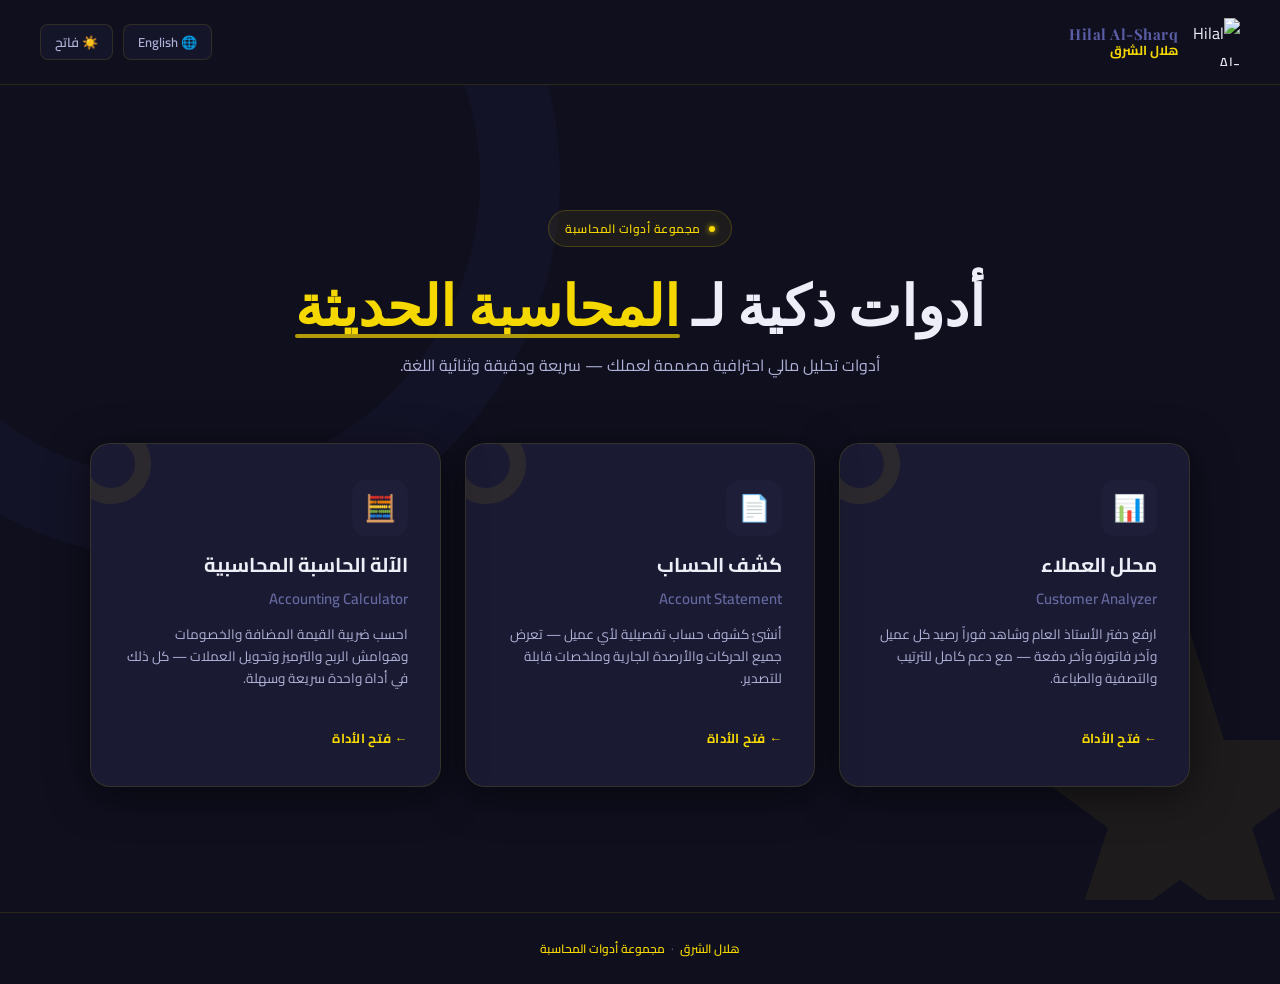
==== index.html @ 99642907 "Update index.html add a calculator button" ====
<!DOCTYPE html>
<html lang="en" dir="ltr">
<head>
<meta charset="UTF-8"/>
<meta name="viewport" content="width=device-width, initial-scale=1.0"/>
<title>Hilal Al-Sharq — Accounting Tools</title>
<link rel="preconnect" href="https://fonts.googleapis.com"/>
<link rel="preconnect" href="https://fonts.gstatic.com" crossorigin/>
<link href="https://fonts.googleapis.com/css2?family=Cairo:wght@400;600;700;900&family=Playfair+Display:wght@700;900&display=swap" rel="stylesheet"/>
<style>
  :root {
    --purple: #5B5EA6;
    --purple-dark: #3f4282;
    --purple-deep: #2a2c5c;
    --yellow: #F5D800;
    --yellow-bright: #FFE600;
    --yellow-dark: #c9b000;
    --bg: #ffffff;
    --bg2: #f7f7fb;
    --bg3: #eeeef8;
    --text: #1a1b3a;
    --text2: #4a4c7a;
    --text3: #8a8cb0;
    --card-bg: #ffffff;
    --card-border: rgba(91,94,166,0.15);
    --shadow: 0 8px 40px rgba(91,94,166,0.18);
    --shadow-hover: 0 20px 60px rgba(91,94,166,0.28);
  }
  [data-theme="dark"] {
    --bg: #0f0f1e;
    --bg2: #15152a;
    --bg3: #1e1e38;
    --text: #eeeef8;
    --text2: #b0b2d8;
    --text3: #6668a0;
    --card-bg: #1a1a32;
    --card-border: rgba(245,216,0,0.12);
    --shadow: 0 8px 40px rgba(0,0,0,0.5);
    --shadow-hover: 0 20px 60px rgba(245,216,0,0.15);
  }

  * { box-sizing: border-box; margin: 0; padding: 0; }

  body {
    font-family: 'Cairo', sans-serif;
    background: var(--bg);
    color: var(--text);
    min-height: 100vh;
    transition: background 0.4s, color 0.4s;
    overflow-x: hidden;
  }

  /* Background geometric decoration */
  .bg-deco {
    position: fixed;
    inset: 0;
    pointer-events: none;
    overflow: hidden;
    z-index: 0;
  }
  .bg-deco::before {
    content: '';
    position: absolute;
    width: 600px; height: 600px;
    border-radius: 50%;
    border: 80px solid var(--purple);
    opacity: 0.04;
    top: -200px; left: -200px;
  }
  .bg-deco::after {
    content: '';
    position: absolute;
    width: 400px; height: 400px;
    background: var(--yellow);
    opacity: 0.04;
    bottom: -100px; right: -100px;
    clip-path: polygon(50% 0%,61% 35%,98% 35%,68% 57%,79% 91%,50% 70%,21% 91%,32% 57%,2% 35%,39% 35%);
  }
  [data-theme="dark"] .bg-deco::before { opacity: 0.07; }
  [data-theme="dark"] .bg-deco::after { opacity: 0.06; }

  /* Header */
  header {
    position: relative;
    z-index: 10;
    display: flex;
    align-items: center;
    justify-content: space-between;
    padding: 18px 40px;
    border-bottom: 1px solid var(--card-border);
    background: var(--bg);
    backdrop-filter: blur(10px);
    position: sticky;
    top: 0;
  }

  .header-left {
    display: flex;
    align-items: center;
    gap: 14px;
  }

  /* SVG logo recreation */
  .logo-mark {
    width: 48px;
    height: 48px;
    flex-shrink: 0;
  }

  .brand-name {
    line-height: 1.2;
  }
  .brand-en {
    font-family: 'Playfair Display', serif;
    font-size: 15px;
    font-weight: 700;
    color: var(--purple);
    letter-spacing: 0.5px;
  }
  .brand-ar {
    font-family: 'Cairo', sans-serif;
    font-size: 13px;
    font-weight: 700;
    color: var(--yellow-dark);
  }
  [data-theme="dark"] .brand-ar { color: var(--yellow); }

  .header-right {
    display: flex;
    align-items: center;
    gap: 10px;
  }

  .btn-toggle {
    height: 36px;
    padding: 0 14px;
    border-radius: 8px;
    border: 1.5px solid var(--card-border);
    background: var(--bg2);
    color: var(--text2);
    font-family: 'Cairo', sans-serif;
    font-size: 13px;
    font-weight: 600;
    cursor: pointer;
    transition: all 0.2s;
    display: flex;
    align-items: center;
    gap: 6px;
  }
  .btn-toggle:hover {
    border-color: var(--purple);
    color: var(--purple);
    background: var(--bg3);
  }

  /* Main content */
  main {
    position: relative;
    z-index: 1;
    display: flex;
    flex-direction: column;
    align-items: center;
    justify-content: center;
    min-height: calc(100vh - 73px);
    padding: 60px 24px;
  }

  /* Hero section */
  .hero {
    text-align: center;
    margin-bottom: 64px;
    animation: fadeUp 0.7s ease both;
  }

  .hero-tag {
    display: inline-flex;
    align-items: center;
    gap: 8px;
    background: var(--bg3);
    border: 1px solid var(--card-border);
    border-radius: 100px;
    padding: 6px 16px;
    font-size: 12px;
    font-weight: 600;
    color: var(--purple);
    margin-bottom: 24px;
    letter-spacing: 0.5px;
    text-transform: uppercase;
  }
  [data-theme="dark"] .hero-tag { color: var(--yellow); border-color: rgba(245,216,0,0.2); background: rgba(245,216,0,0.06); }

  .hero-tag::before {
    content: '';
    width: 6px; height: 6px;
    border-radius: 50%;
    background: var(--yellow);
    box-shadow: 0 0 6px var(--yellow);
    animation: pulse 2s ease infinite;
  }

  .hero h1 {
    font-family: 'Playfair Display', serif;
    font-size: clamp(32px, 5vw, 56px);
    font-weight: 900;
    line-height: 1.15;
    color: var(--text);
    margin-bottom: 10px;
  }
  .hero h1 span {
    color: var(--purple);
    position: relative;
  }
  [data-theme="dark"] .hero h1 span { color: var(--yellow); }

  .hero h1 span::after {
    content: '';
    position: absolute;
    bottom: 2px; left: 0; right: 0;
    height: 4px;
    background: var(--yellow);
    border-radius: 2px;
    opacity: 0.7;
  }

  .hero-subtitle {
    font-size: 16px;
    color: var(--text2);
    margin-top: 16px;
    font-weight: 400;
    max-width: 480px;
    margin-left: auto;
    margin-right: auto;
    line-height: 1.7;
  }

  /* Tool cards */
  .tools-grid {
    display: grid;
    grid-template-columns: repeat(auto-fit, minmax(300px, 1fr));
    gap: 24px;
    width: 100%;
    max-width: 1100px;
  }

  .tool-card {
    background: var(--card-bg);
    border: 1.5px solid var(--card-border);
    border-radius: 20px;
    padding: 36px 32px;
    cursor: pointer;
    text-decoration: none;
    color: inherit;
    display: flex;
    flex-direction: column;
    align-items: flex-start;
    gap: 16px;
    box-shadow: var(--shadow);
    transition: all 0.3s cubic-bezier(0.34, 1.56, 0.64, 1);
    position: relative;
    overflow: hidden;
    animation: fadeUp 0.7s ease both;
  }
  .tool-card:nth-child(2) { animation-delay: 0.12s; }
  .tool-card:nth-child(3) { animation-delay: 0.24s; }

  .tool-card::before {
    content: '';
    position: absolute;
    top: 0; left: 0; right: 0;
    height: 4px;
    background: var(--purple);
    transform: scaleX(0);
    transform-origin: left;
    transition: transform 0.3s ease;
  }
  .tool-card:hover::before { transform: scaleX(1); }
  .tool-card:hover {
    transform: translateY(-6px);
    box-shadow: var(--shadow-hover);
    border-color: var(--purple);
  }
  [data-theme="dark"] .tool-card:hover { border-color: var(--yellow); }
  [data-theme="dark"] .tool-card::before { background: var(--yellow); }

  .tool-icon {
    width: 56px; height: 56px;
    border-radius: 14px;
    background: var(--bg3);
    display: flex;
    align-items: center;
    justify-content: center;
    font-size: 26px;
    flex-shrink: 0;
    transition: transform 0.3s ease, background 0.3s;
  }
  .tool-card:hover .tool-icon {
    background: var(--purple);
    transform: scale(1.1) rotate(-5deg);
  }
  [data-theme="dark"] .tool-card:hover .tool-icon { background: var(--yellow-dark); }

  .tool-body { flex: 1; }

  .tool-name {
    font-size: 20px;
    font-weight: 700;
    color: var(--text);
    margin-bottom: 6px;
    line-height: 1.3;
  }

  .tool-name-ar {
    font-size: 15px;
    font-weight: 600;
    color: var(--text3);
    margin-bottom: 10px;
  }

  .tool-desc {
    font-size: 13.5px;
    color: var(--text2);
    line-height: 1.65;
  }

  .tool-arrow {
    margin-top: 20px;
    display: inline-flex;
    align-items: center;
    gap: 8px;
    font-size: 13px;
    font-weight: 700;
    color: var(--purple);
    letter-spacing: 0.3px;
    transition: gap 0.2s ease;
  }
  [data-theme="dark"] .tool-arrow { color: var(--yellow); }
  .tool-card:hover .tool-arrow { gap: 14px; }

  /* Footer */
  footer {
    position: relative;
    z-index: 1;
    text-align: center;
    padding: 24px;
    font-size: 12px;
    color: var(--text3);
    border-top: 1px solid var(--card-border);
  }
  footer span { color: var(--purple); font-weight: 600; }
  [data-theme="dark"] footer span { color: var(--yellow); }

  /* Decorative crescent shape on card */
  .card-deco {
    position: absolute;
    top: -20px; right: -20px;
    width: 80px; height: 80px;
    border-radius: 50%;
    border: 16px solid var(--purple);
    opacity: 0.06;
    pointer-events: none;
  }
  [data-theme="dark"] .card-deco { border-color: var(--yellow); opacity: 0.08; }

  /* Animations */
  @keyframes fadeUp {
    from { opacity: 0; transform: translateY(24px); }
    to   { opacity: 1; transform: translateY(0); }
  }
  @keyframes pulse {
    0%, 100% { opacity: 1; transform: scale(1); }
    50%       { opacity: 0.5; transform: scale(1.4); }
  }

  /* RTL */
  body.rtl { font-family: 'Cairo', sans-serif; }
  body.rtl .tool-card::before { transform-origin: right; }
  body.rtl .tool-arrow { flex-direction: row-reverse; }
  body.rtl .card-deco { right: auto; left: -20px; }
  body.rtl .hero h1 span::after { }

  @media (max-width: 600px) {
    header { padding: 14px 20px; }
    .tools-grid { grid-template-columns: 1fr; }
    .tool-card { padding: 28px 24px; }
    .hero h1 { font-size: 28px; }
  }
</style>
</head>
<body data-theme="dark">

<div class="bg-deco"></div>

<header>
  <div class="header-left">
    <img id="site-logo" class="logo-mark" src="https://raw.githubusercontent.com/moax342/tools/main/ec-iq.com.png" alt="Hilal Al-Sharq Logo" style="object-fit:contain;"/>
    <div class="brand-name">
      <div class="brand-en">Hilal Al-Sharq</div>
      <div class="brand-ar">هلال الشرق</div>
    </div>
  </div>
  <div class="header-right">
    <button class="btn-toggle" onclick="toggleLang()" id="lang-btn">🌐 العربية</button>
    <button class="btn-toggle" onclick="toggleTheme()" id="theme-btn">🌙 Dark</button>
  </div>
</header>

<main>
  <div class="hero">
    <div class="hero-tag" id="hero-tag">Accounting Tools Suite</div>
    <h1 id="hero-h1">Smart Tools for <span id="hero-span">Modern Accounting</span></h1>
    <p class="hero-subtitle" id="hero-sub">Professional financial analysis tools built for your business — fast, accurate, and bilingual.</p>
  </div>

  <div class="tools-grid">
    <!-- Card 1: Customer Analyzer -->
    <a href="ledger_analyzer.html" class="tool-card">
      <div class="card-deco"></div>
      <div class="tool-icon">📊</div>
      <div class="tool-body">
        <div class="tool-name" id="c1-name">Customer Analyzer</div>
        <div class="tool-name-ar" id="c1-ar">محلل العملاء</div>
        <div class="tool-desc" id="c1-desc">Upload your general ledger and instantly see every customer's balance, last invoice, and last payment — with full sorting, filtering, and print support.</div>
      </div>
      <div class="tool-arrow" id="c1-arrow">Open tool →</div>
    </a>

    <!-- Card 2: Account Statement -->
    <a href="account_statement.html" class="tool-card">
      <div class="card-deco"></div>
      <div class="tool-icon">📄</div>
      <div class="tool-body">
        <div class="tool-name" id="c2-name">Account Statement</div>
        <div class="tool-name-ar" id="c2-ar">كشف الحساب</div>
        <div class="tool-desc" id="c2-desc">Generate detailed account statements for any customer — showing all transactions, running balances, and exportable summaries.</div>
      </div>
      <div class="tool-arrow" id="c2-arrow">Open tool →</div>
    </a>

    <!-- Card 3: Accounting Calculator -->
    <a href="accounting_calculator.html" class="tool-card">
      <div class="card-deco"></div>
      <div class="tool-icon">🧮</div>
      <div class="tool-body">
        <div class="tool-name" id="c3-name">Accounting Calculator</div>
        <div class="tool-name-ar" id="c3-ar">الآلة الحاسبة المحاسبية</div>
        <div class="tool-desc" id="c3-desc">Calculate VAT, discounts, profit margins, markup, and currency conversions — all in one fast and easy tool.</div>
      </div>
      <div class="tool-arrow" id="c3-arrow">Open tool →</div>
    </a>
  </div>
</main>

<footer>
  <span id="footer-brand">Hilal Al-Sharq</span> &nbsp;·&nbsp; <span id="footer-copy">Accounting Tools Suite</span>
</footer>

<script>
let lang = 'ar';
let isDark = true;

const content = {
  en: {
    langBtn: '🌐 العربية',
    themeBtn: ['🌙 Dark', '☀️ Light'],
    heroTag: 'Accounting Tools Suite',
    heroH1: 'Smart Tools for ',
    heroSpan: 'Modern Accounting',
    heroSub: 'Professional financial analysis tools built for your business — fast, accurate, and bilingual.',
    c1Name: 'Customer Analyzer',
    c1Ar: 'محلل العملاء',
    c1Desc: 'Upload your general ledger and instantly see every customer\'s balance, last invoice, and last payment — with full sorting, filtering, and print support.',
    c1Arrow: 'Open tool →',
    c2Name: 'Account Statement',
    c2Ar: 'كشف الحساب',
    c2Desc: 'Generate detailed account statements for any customer — showing all transactions, running balances, and exportable summaries.',
    c2Arrow: 'Open tool →',
    c3Name: 'Accounting Calculator',
    c3Ar: 'الآلة الحاسبة المحاسبية',
    c3Desc: 'Calculate VAT, discounts, profit margins, markup, and currency conversions — all in one fast and easy tool.',
    c3Arrow: 'Open tool →',
    footerBrand: 'Hilal Al-Sharq',
    footerCopy: 'Accounting Tools Suite',
  },
  ar: {
    langBtn: '🌐 English',
    themeBtn: ['🌙 داكن', '☀️ فاتح'],
    heroTag: 'مجموعة أدوات المحاسبة',
    heroH1: 'أدوات ذكية لـ',
    heroSpan: 'المحاسبة الحديثة',
    heroSub: 'أدوات تحليل مالي احترافية مصممة لعملك — سريعة ودقيقة وثنائية اللغة.',
    c1Name: 'محلل العملاء',
    c1Ar: 'Customer Analyzer',
    c1Desc: 'ارفع دفتر الأستاذ العام وشاهد فوراً رصيد كل عميل وآخر فاتورة وآخر دفعة — مع دعم كامل للترتيب والتصفية والطباعة.',
    c1Arrow: '← فتح الأداة',
    c2Name: 'كشف الحساب',
    c2Ar: 'Account Statement',
    c2Desc: 'أنشئ كشوف حساب تفصيلية لأي عميل — تعرض جميع الحركات والأرصدة الجارية وملخصات قابلة للتصدير.',
    c2Arrow: '← فتح الأداة',
    c3Name: 'الآلة الحاسبة المحاسبية',
    c3Ar: 'Accounting Calculator',
    c3Desc: 'احسب ضريبة القيمة المضافة والخصومات وهوامش الربح والترميز وتحويل العملات — كل ذلك في أداة واحدة سريعة وسهلة.',
    c3Arrow: '← فتح الأداة',
    footerBrand: 'هلال الشرق',
    footerCopy: 'مجموعة أدوات المحاسبة',
  }
};

function applyLang() {
  const c = content[lang];
  const isAr = lang === 'ar';
  document.body.classList.toggle('rtl', isAr);
  document.documentElement.setAttribute('dir', isAr ? 'rtl' : 'ltr');
  document.documentElement.setAttribute('lang', lang);

  document.getElementById('lang-btn').textContent = c.langBtn;
  document.getElementById('hero-tag').textContent = c.heroTag;
  document.getElementById('hero-h1').innerHTML = c.heroH1 + ' <span id="hero-span">' + c.heroSpan + '</span>';
  document.getElementById('hero-sub').textContent = c.heroSub;
  document.getElementById('c1-name').textContent = c.c1Name;
  document.getElementById('c1-ar').textContent = c.c1Ar;
  document.getElementById('c1-desc').textContent = c.c1Desc;
  document.getElementById('c1-arrow').textContent = c.c1Arrow;
  document.getElementById('c2-name').textContent = c.c2Name;
  document.getElementById('c2-ar').textContent = c.c2Ar;
  document.getElementById('c2-desc').textContent = c.c2Desc;
  document.getElementById('c2-arrow').textContent = c.c2Arrow;
  document.getElementById('c3-name').textContent = c.c3Name;
  document.getElementById('c3-ar').textContent = c.c3Ar;
  document.getElementById('c3-desc').textContent = c.c3Desc;
  document.getElementById('c3-arrow').textContent = c.c3Arrow;
  document.getElementById('footer-brand').textContent = c.footerBrand;
  document.getElementById('footer-copy').textContent = c.footerCopy;
  updateThemeBtn();
}

function updateThemeBtn() {
  const c = content[lang];
  document.getElementById('theme-btn').textContent = isDark ? c.themeBtn[1] : c.themeBtn[0];
}

function toggleLang() {
  lang = lang === 'en' ? 'ar' : 'en';
  applyLang();
}

function toggleTheme() {
  isDark = !isDark;
  document.body.setAttribute('data-theme', isDark ? 'dark' : 'light');
  updateThemeBtn();
}

applyLang();
</script>
</body>
</html>
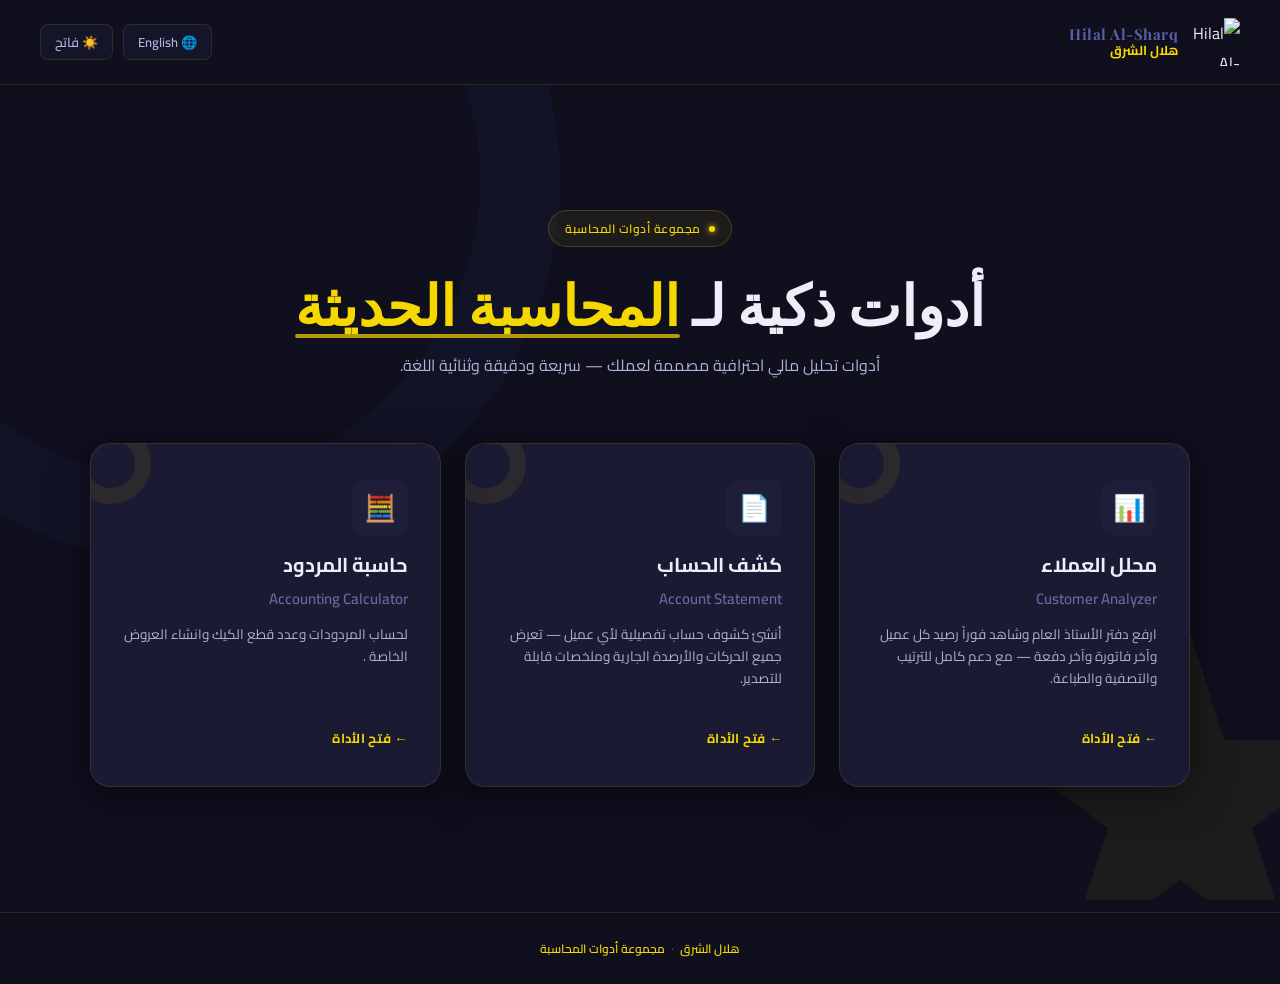
==== commit 0557de3f: "Update index.html" ====
--- a/index.html
+++ b/index.html
@@ -442,8 +442,8 @@
       <div class="tool-icon">🧮</div>
       <div class="tool-body">
         <div class="tool-name" id="c3-name">Accounting Calculator</div>
-        <div class="tool-name-ar" id="c3-ar">الآلة الحاسبة المحاسبية</div>
-        <div class="tool-desc" id="c3-desc">Calculate VAT, discounts, profit margins, markup, and currency conversions — all in one fast and easy tool.</div>
+        <div class="tool-name-ar" id="c3-ar">حاسبة المردودات </div>
+        <div class="tool-desc" id="c3-desc">To calculate returns, the number of cake slices, and to create special offers.</div>
       </div>
       <div class="tool-arrow" id="c3-arrow">Open tool →</div>
     </a>
@@ -475,8 +475,8 @@
     c2Desc: 'Generate detailed account statements for any customer — showing all transactions, running balances, and exportable summaries.',
     c2Arrow: 'Open tool →',
     c3Name: 'Accounting Calculator',
-    c3Ar: 'الآلة الحاسبة المحاسبية',
-    c3Desc: 'Calculate VAT, discounts, profit margins, markup, and currency conversions — all in one fast and easy tool.',
+    c3Ar: 'حاسبة المردود',
+    c3Desc: 'To calculate returns, the number of cake slices, and to create special offers.',
     c3Arrow: 'Open tool →',
     footerBrand: 'Hilal Al-Sharq',
     footerCopy: 'Accounting Tools Suite',
@@ -496,9 +496,9 @@
     c2Ar: 'Account Statement',
     c2Desc: 'أنشئ كشوف حساب تفصيلية لأي عميل — تعرض جميع الحركات والأرصدة الجارية وملخصات قابلة للتصدير.',
     c2Arrow: '← فتح الأداة',
-    c3Name: 'الآلة الحاسبة المحاسبية',
+    c3Name: 'حاسبة المردود',
     c3Ar: 'Accounting Calculator',
-    c3Desc: 'احسب ضريبة القيمة المضافة والخصومات وهوامش الربح والترميز وتحويل العملات — كل ذلك في أداة واحدة سريعة وسهلة.',
+    c3Desc: 'لحساب المردودات وعدد قطع الكيك وانشاء العروض الخاصة .',
     c3Arrow: '← فتح الأداة',
     footerBrand: 'هلال الشرق',
     footerCopy: 'مجموعة أدوات المحاسبة',
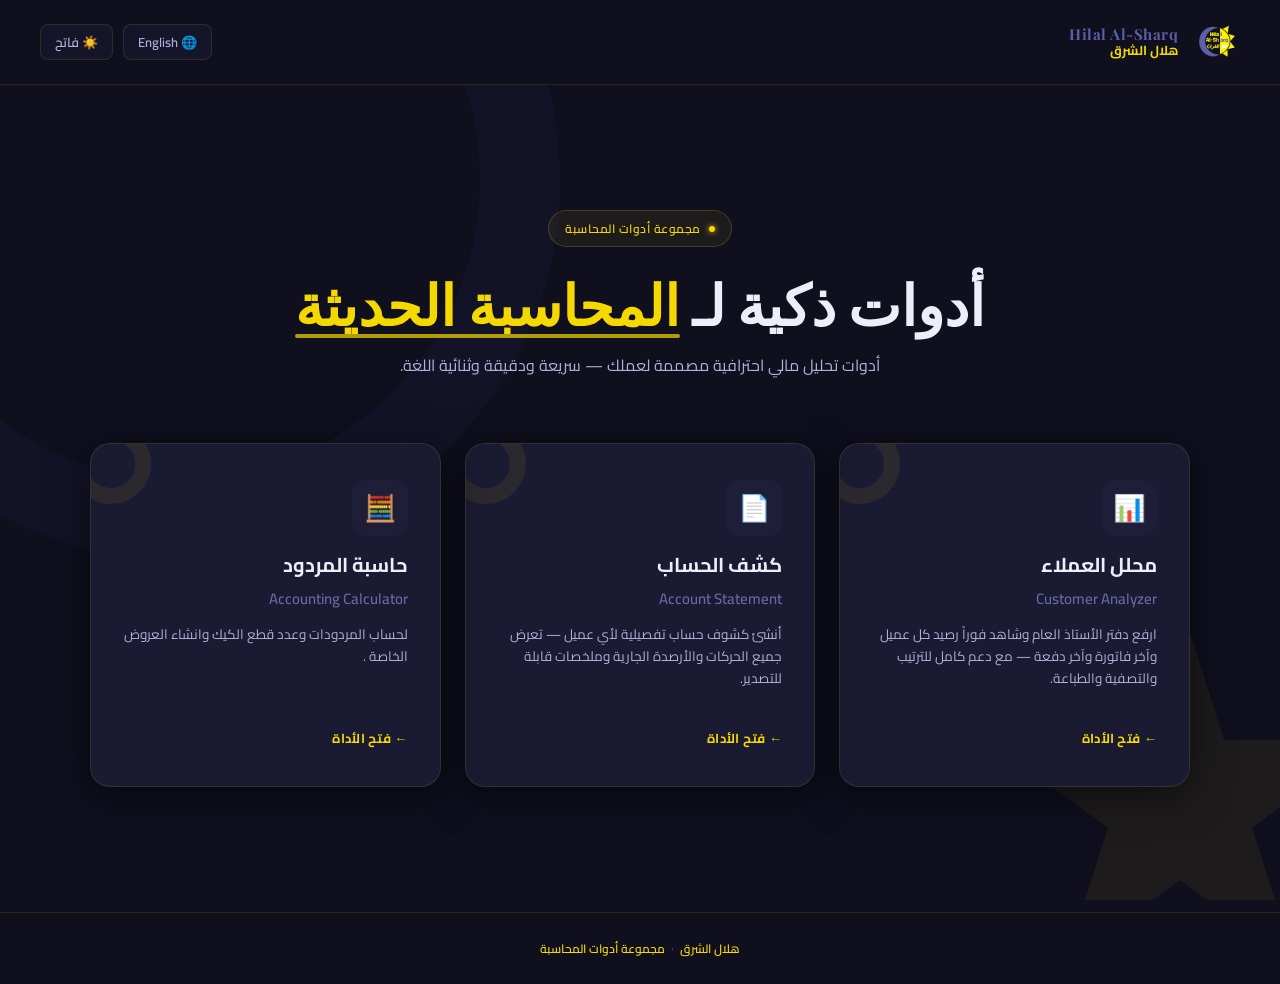
==== commit 9dd96913: "Update index.html" ====
--- a/index.html
+++ b/index.html
@@ -392,7 +392,7 @@
 
 <header>
   <div class="header-left">
-    <img id="site-logo" class="logo-mark" src="https://raw.githubusercontent.com/moax342/tools/main/ec-iq.com.png" alt="Hilal Al-Sharq Logo" style="object-fit:contain;"/>
+    <img id="site-logo" class="logo-mark" src="ec-iq.com.png" alt="Hilal Al-Sharq Logo" style="object-fit:contain;"/>
     <div class="brand-name">
       <div class="brand-en">Hilal Al-Sharq</div>
       <div class="brand-ar">هلال الشرق</div>
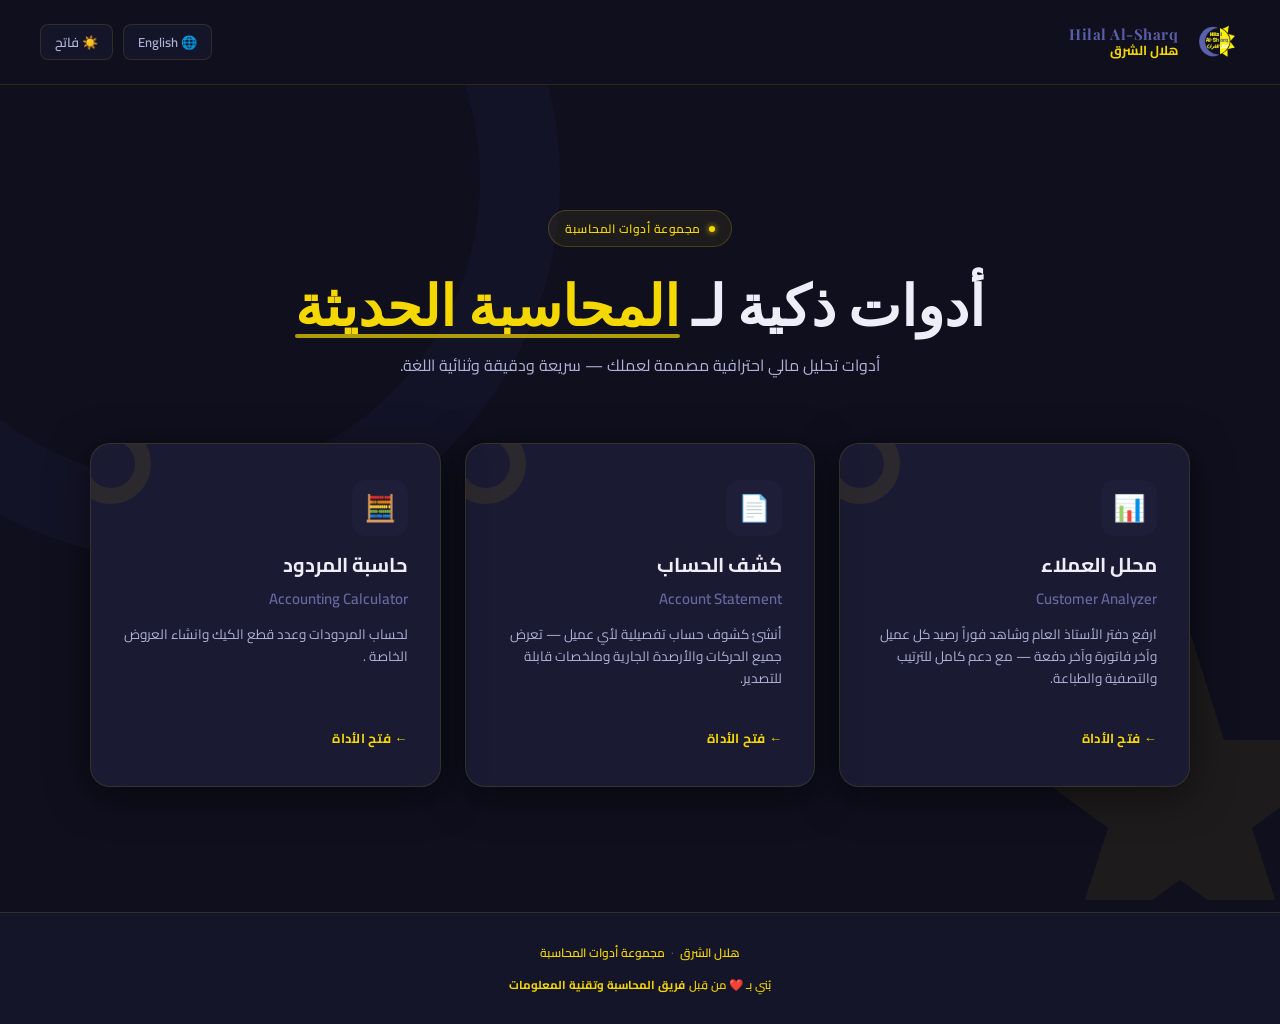
==== commit c3290bd5: "Add global language/theme sync across all pages and credit accounting & IT teams - Unified localStor" ====
--- a/index.html
+++ b/index.html
@@ -341,13 +341,29 @@
     position: relative;
     z-index: 1;
     text-align: center;
-    padding: 24px;
+    padding: 28px 24px;
     font-size: 12px;
     color: var(--text3);
     border-top: 1px solid var(--card-border);
+    background: var(--bg2);
   }
   footer span { color: var(--purple); font-weight: 600; }
   [data-theme="dark"] footer span { color: var(--yellow); }
+  .footer-credit {
+    margin-top: 10px;
+    font-size: 11.5px;
+    color: var(--text3);
+    display: flex;
+    align-items: center;
+    justify-content: center;
+    gap: 4px;
+    flex-wrap: wrap;
+  }
+  .footer-credit strong {
+    color: var(--purple);
+    font-weight: 700;
+  }
+  [data-theme="dark"] .footer-credit strong { color: var(--yellow); }
 
   /* Decorative crescent shape on card */
   .card-deco {
@@ -386,7 +402,7 @@
   }
 </style>
 </head>
-<body data-theme="dark">
+<body>
 
 <div class="bg-deco"></div>
 
@@ -437,7 +453,7 @@
     </a>
 
     <!-- Card 3: Accounting Calculator -->
-    <a href="accounting_calculator.html" class="tool-card">
+    <a href="operations_tools.html" class="tool-card">
       <div class="card-deco"></div>
       <div class="tool-icon">🧮</div>
       <div class="tool-body">
@@ -452,11 +468,27 @@
 
 <footer>
   <span id="footer-brand">Hilal Al-Sharq</span> &nbsp;·&nbsp; <span id="footer-copy">Accounting Tools Suite</span>
+  <div class="footer-credit">
+    <span id="footer-credit-pre">Built with ❤️ by the</span>
+    <strong id="footer-team">Accounting &amp; IT Teams</strong>
+  </div>
 </footer>
 
 <script>
-let lang = 'ar';
-let isDark = true;
+const LANG_KEY = 'hilalLang';
+const THEME_KEY = 'hilalTheme';
+const LANG_FALLBACKS = ['eastCrescentLang', 'hilalUnifiedLang'];
+const THEME_FALLBACKS = ['eastCrescentTheme', 'hilalUnifiedTheme', 'agedReceivableTheme'];
+
+function readStorage(key, fallbacks, def) {
+  const v = localStorage.getItem(key);
+  if (v) return v;
+  for (const k of fallbacks) { const f = localStorage.getItem(k); if (f) return f; }
+  return def;
+}
+
+let lang = readStorage(LANG_KEY, LANG_FALLBACKS, 'ar');
+let isDark = readStorage(THEME_KEY, THEME_FALLBACKS, 'dark') !== 'light';
 
 const content = {
   en: {
@@ -480,6 +512,8 @@
     c3Arrow: 'Open tool →',
     footerBrand: 'Hilal Al-Sharq',
     footerCopy: 'Accounting Tools Suite',
+    footerCredit: 'Built with ❤️ by the',
+    footerTeam: 'Accounting & IT Teams',
   },
   ar: {
     langBtn: '🌐 English',
@@ -502,6 +536,8 @@
     c3Arrow: '← فتح الأداة',
     footerBrand: 'هلال الشرق',
     footerCopy: 'مجموعة أدوات المحاسبة',
+    footerCredit: 'بُني بـ ❤️ من قِبل',
+    footerTeam: 'فريق المحاسبة وتقنية المعلومات',
   }
 };
 
@@ -530,6 +566,8 @@
   document.getElementById('c3-arrow').textContent = c.c3Arrow;
   document.getElementById('footer-brand').textContent = c.footerBrand;
   document.getElementById('footer-copy').textContent = c.footerCopy;
+  document.getElementById('footer-credit-pre').textContent = c.footerCredit;
+  document.getElementById('footer-team').textContent = c.footerTeam;
   updateThemeBtn();
 }
 
@@ -538,17 +576,32 @@
   document.getElementById('theme-btn').textContent = isDark ? c.themeBtn[1] : c.themeBtn[0];
 }
 
+function saveSettings() {
+  const theme = isDark ? 'dark' : 'light';
+  localStorage.setItem(LANG_KEY, lang);
+  localStorage.setItem(THEME_KEY, theme);
+  for (const k of LANG_FALLBACKS) localStorage.setItem(k, lang);
+  for (const k of THEME_FALLBACKS) localStorage.setItem(k, theme);
+}
+
 function toggleLang() {
   lang = lang === 'en' ? 'ar' : 'en';
+  saveSettings();
   applyLang();
 }
 
+function applyTheme() {
+  document.body.setAttribute('data-theme', isDark ? 'dark' : 'light');
+}
+
 function toggleTheme() {
   isDark = !isDark;
-  document.body.setAttribute('data-theme', isDark ? 'dark' : 'light');
+  applyTheme();
+  saveSettings();
   updateThemeBtn();
 }
 
+applyTheme();
 applyLang();
 </script>
 </body>
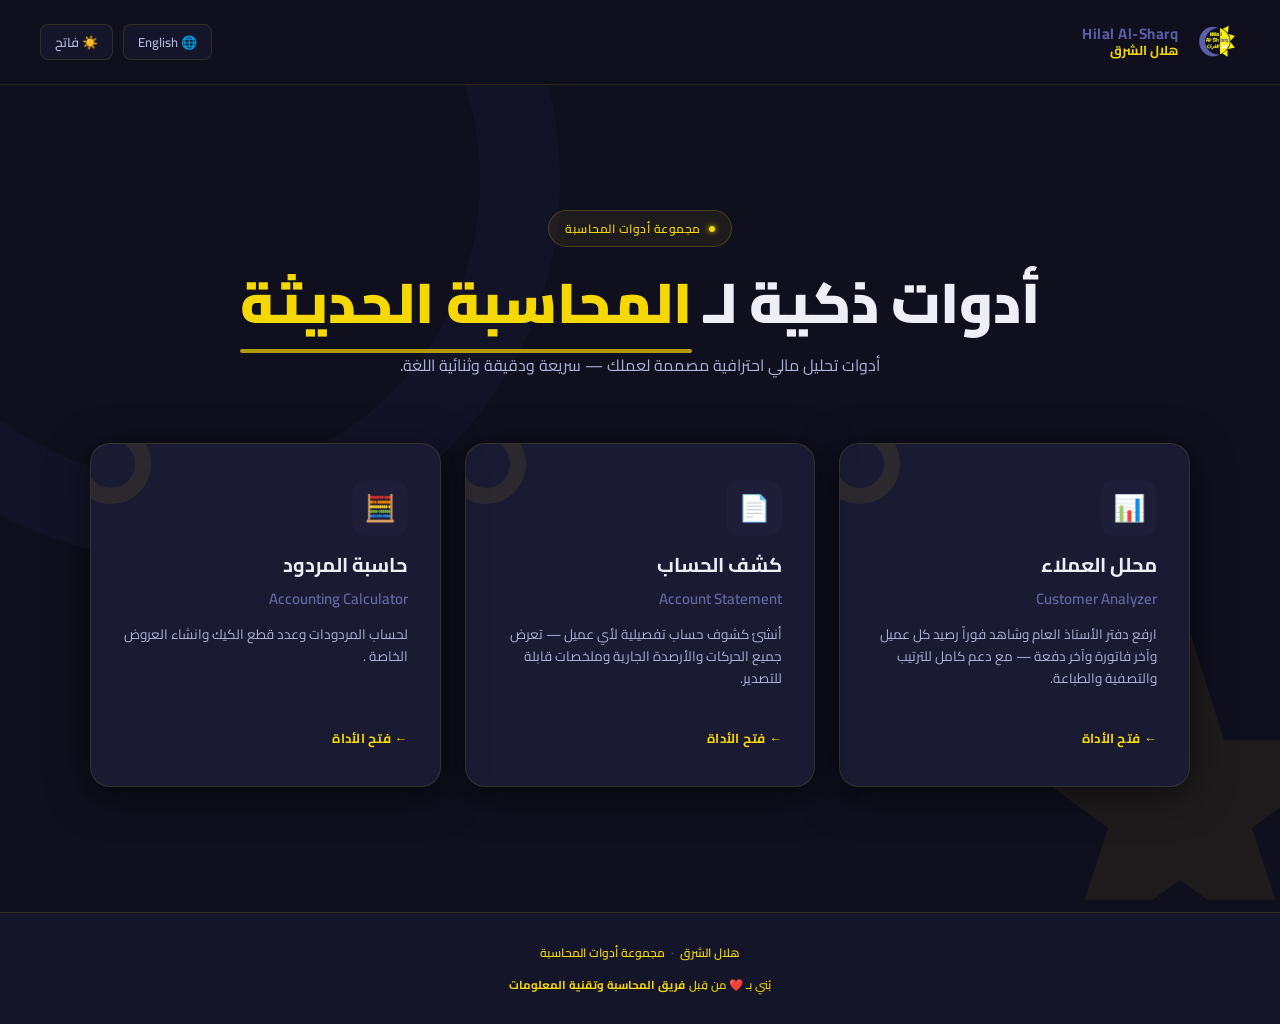
==== commit 6932ba5d: "Enforce Cairo as the sole font across the entire app - index.html: replace Playfair Display on .bran" ====
--- a/index.html
+++ b/index.html
@@ -6,7 +6,7 @@
 <title>Hilal Al-Sharq — Accounting Tools</title>
 <link rel="preconnect" href="https://fonts.googleapis.com"/>
 <link rel="preconnect" href="https://fonts.gstatic.com" crossorigin/>
-<link href="https://fonts.googleapis.com/css2?family=Cairo:wght@400;600;700;900&family=Playfair+Display:wght@700;900&display=swap" rel="stylesheet"/>
+<link href="https://fonts.googleapis.com/css2?family=Cairo:wght@400;600;700;900&display=swap" rel="stylesheet"/>
 <style>
   :root {
     --purple: #5B5EA6;
@@ -111,7 +111,7 @@
     line-height: 1.2;
   }
   .brand-en {
-    font-family: 'Playfair Display', serif;
+    font-family: 'Cairo', sans-serif;
     font-size: 15px;
     font-weight: 700;
     color: var(--purple);
@@ -199,7 +199,7 @@
   }
 
   .hero h1 {
-    font-family: 'Playfair Display', serif;
+    font-family: 'Cairo', sans-serif;
     font-size: clamp(32px, 5vw, 56px);
     font-weight: 900;
     line-height: 1.15;
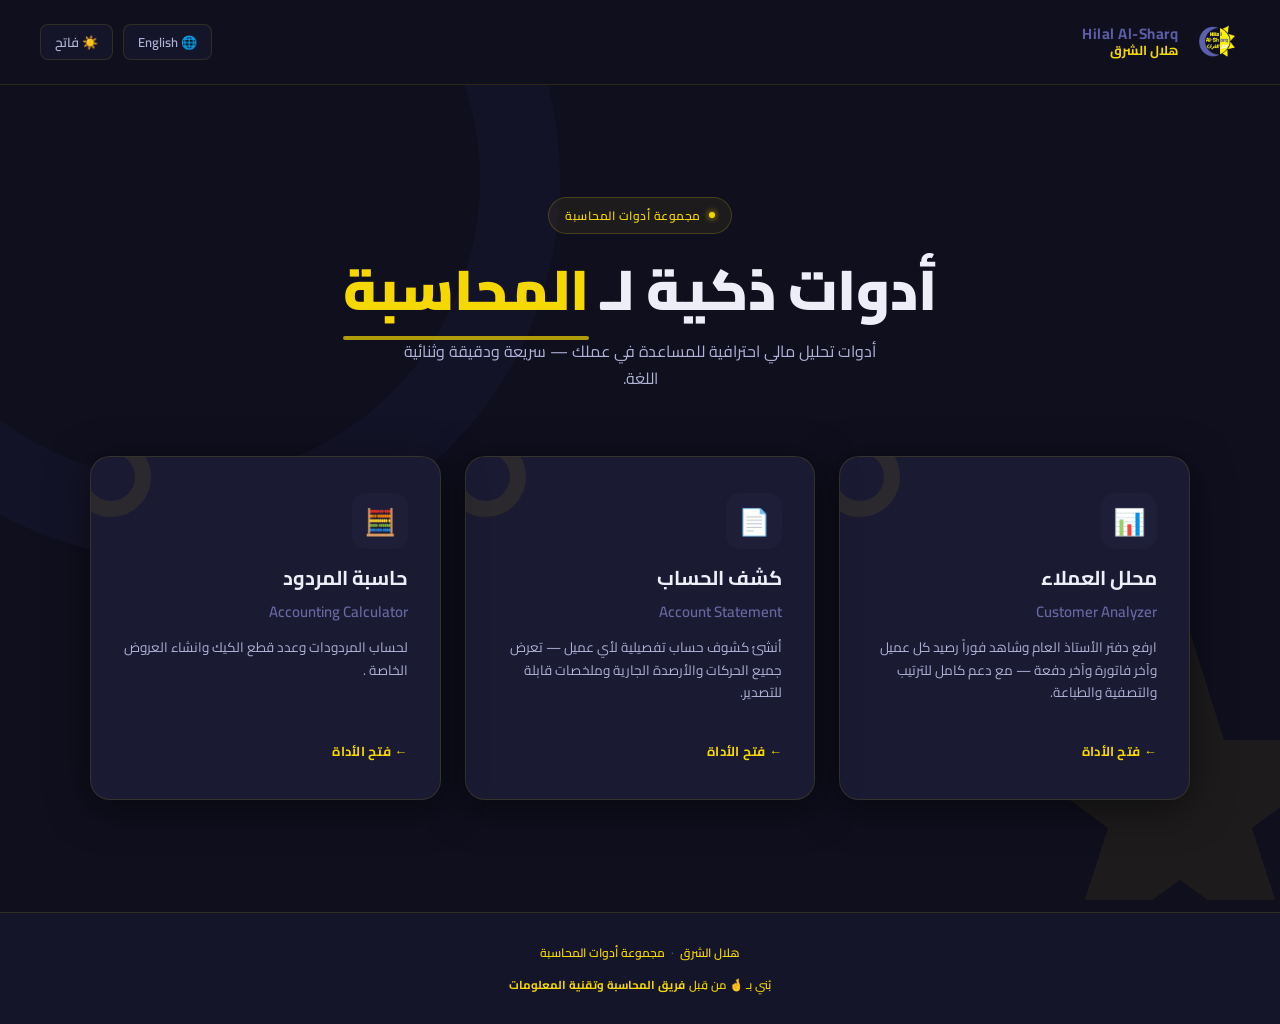
==== commit bbfe3d0e: "Update index.html" ====
--- a/index.html
+++ b/index.html
@@ -520,8 +520,8 @@
     themeBtn: ['🌙 داكن', '☀️ فاتح'],
     heroTag: 'مجموعة أدوات المحاسبة',
     heroH1: 'أدوات ذكية لـ',
-    heroSpan: 'المحاسبة الحديثة',
-    heroSub: 'أدوات تحليل مالي احترافية مصممة لعملك — سريعة ودقيقة وثنائية اللغة.',
+    heroSpan: 'المحاسبة ',
+    heroSub: 'أدوات تحليل مالي احترافية للمساعدة في عملك — سريعة ودقيقة وثنائية اللغة.',
     c1Name: 'محلل العملاء',
     c1Ar: 'Customer Analyzer',
     c1Desc: 'ارفع دفتر الأستاذ العام وشاهد فوراً رصيد كل عميل وآخر فاتورة وآخر دفعة — مع دعم كامل للترتيب والتصفية والطباعة.',
@@ -536,7 +536,7 @@
     c3Arrow: '← فتح الأداة',
     footerBrand: 'هلال الشرق',
     footerCopy: 'مجموعة أدوات المحاسبة',
-    footerCredit: 'بُني بـ ❤️ من قِبل',
+    footerCredit: 'بُني بـ 🤞 من قِبل',
     footerTeam: 'فريق المحاسبة وتقنية المعلومات',
   }
 };
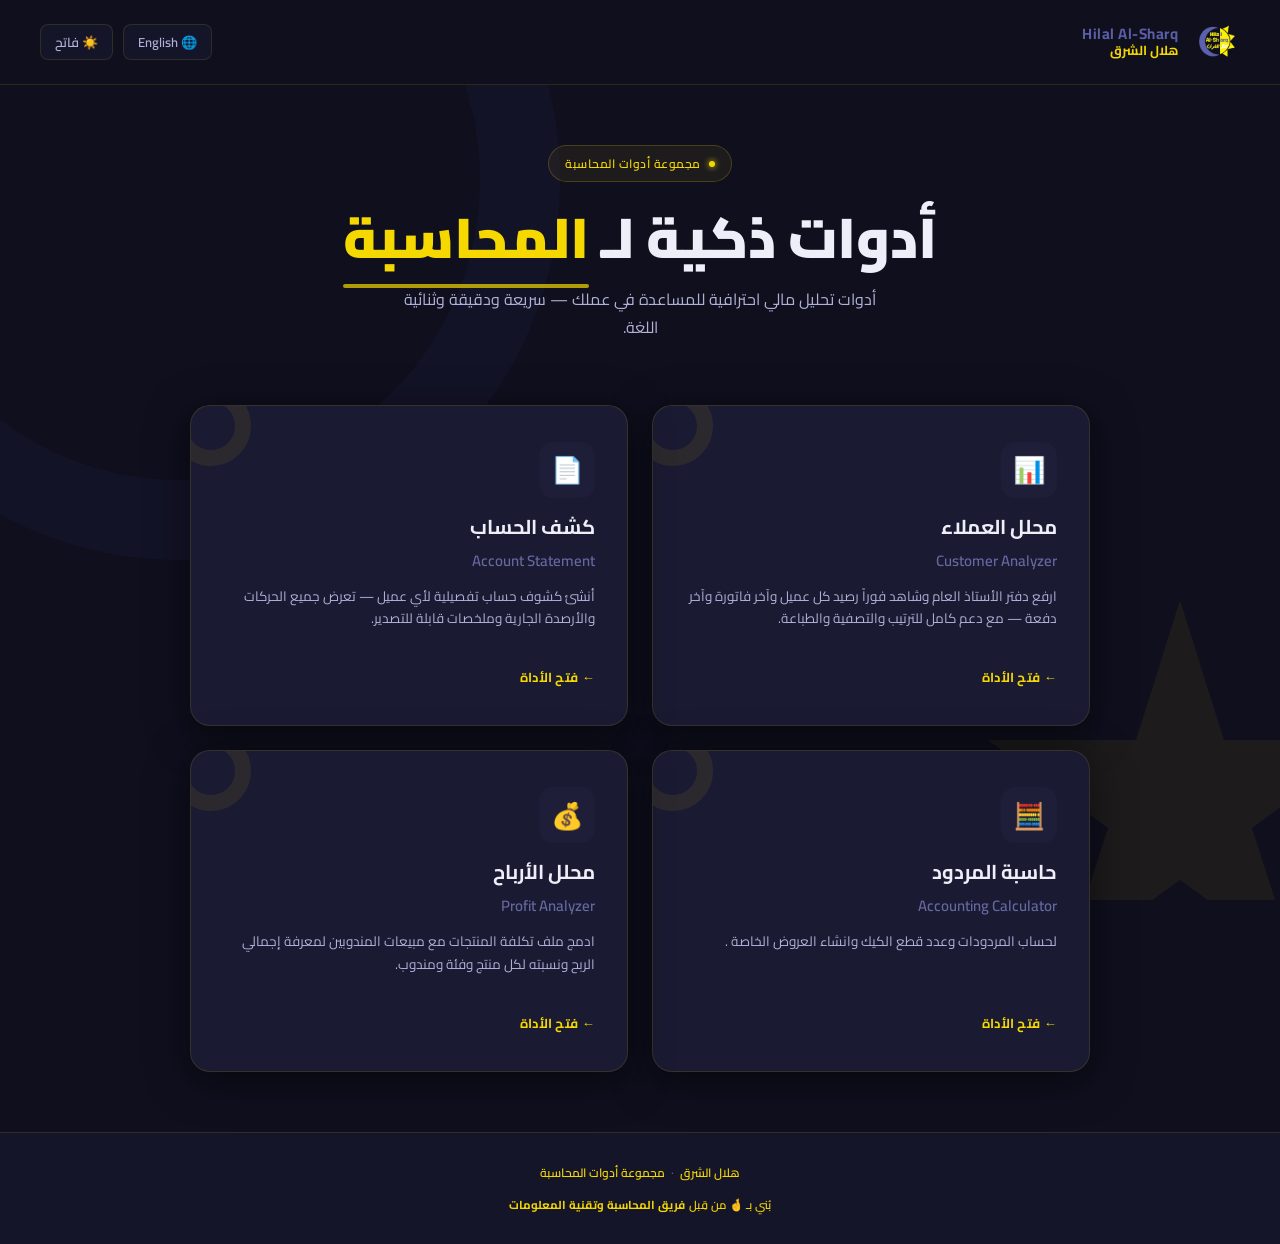
==== commit 4e033fbc: "Add bilingual Profit Analyzer tool Adds profit_analyzer.html, a new screen that combines a product c" ====
--- a/index.html
+++ b/index.html
@@ -239,7 +239,8 @@
     grid-template-columns: repeat(auto-fit, minmax(300px, 1fr));
     gap: 24px;
     width: 100%;
-    max-width: 1100px;
+    /* Four tools sit as a balanced 2x2 instead of a 3 + 1 row. */
+    max-width: 900px;
   }
 
   .tool-card {
@@ -262,6 +263,7 @@
   }
   .tool-card:nth-child(2) { animation-delay: 0.12s; }
   .tool-card:nth-child(3) { animation-delay: 0.24s; }
+  .tool-card:nth-child(4) { animation-delay: 0.36s; }
 
   .tool-card::before {
     content: '';
@@ -462,6 +464,18 @@
         <div class="tool-desc" id="c3-desc">To calculate returns, the number of cake slices, and to create special offers.</div>
       </div>
       <div class="tool-arrow" id="c3-arrow">Open tool →</div>
+    </a>
+
+    <!-- Card 4: Profit Analyzer -->
+    <a href="profit_analyzer.html" class="tool-card">
+      <div class="card-deco"></div>
+      <div class="tool-icon">💰</div>
+      <div class="tool-body">
+        <div class="tool-name" id="c4-name">Profit Analyzer</div>
+        <div class="tool-name-ar" id="c4-ar">محلل الأرباح</div>
+        <div class="tool-desc" id="c4-desc">Combine your product cost file with sales per salesperson to see gross profit and margin for every product, category and salesperson.</div>
+      </div>
+      <div class="tool-arrow" id="c4-arrow">Open tool →</div>
     </a>
   </div>
 </main>
@@ -510,6 +524,10 @@
     c3Ar: 'حاسبة المردود',
     c3Desc: 'To calculate returns, the number of cake slices, and to create special offers.',
     c3Arrow: 'Open tool →',
+    c4Name: 'Profit Analyzer',
+    c4Ar: 'محلل الأرباح',
+    c4Desc: 'Combine your product cost file with sales per salesperson to see gross profit and margin for every product, category and salesperson.',
+    c4Arrow: 'Open tool →',
     footerBrand: 'Hilal Al-Sharq',
     footerCopy: 'Accounting Tools Suite',
     footerCredit: 'Built with ❤️ by the',
@@ -534,6 +552,10 @@
     c3Ar: 'Accounting Calculator',
     c3Desc: 'لحساب المردودات وعدد قطع الكيك وانشاء العروض الخاصة .',
     c3Arrow: '← فتح الأداة',
+    c4Name: 'محلل الأرباح',
+    c4Ar: 'Profit Analyzer',
+    c4Desc: 'ادمج ملف تكلفة المنتجات مع مبيعات المندوبين لمعرفة إجمالي الربح ونسبته لكل منتج وفئة ومندوب.',
+    c4Arrow: '← فتح الأداة',
     footerBrand: 'هلال الشرق',
     footerCopy: 'مجموعة أدوات المحاسبة',
     footerCredit: 'بُني بـ 🤞 من قِبل',
@@ -564,6 +586,10 @@
   document.getElementById('c3-ar').textContent = c.c3Ar;
   document.getElementById('c3-desc').textContent = c.c3Desc;
   document.getElementById('c3-arrow').textContent = c.c3Arrow;
+  document.getElementById('c4-name').textContent = c.c4Name;
+  document.getElementById('c4-ar').textContent = c.c4Ar;
+  document.getElementById('c4-desc').textContent = c.c4Desc;
+  document.getElementById('c4-arrow').textContent = c.c4Arrow;
   document.getElementById('footer-brand').textContent = c.footerBrand;
   document.getElementById('footer-copy').textContent = c.footerCopy;
   document.getElementById('footer-credit-pre').textContent = c.footerCredit;
